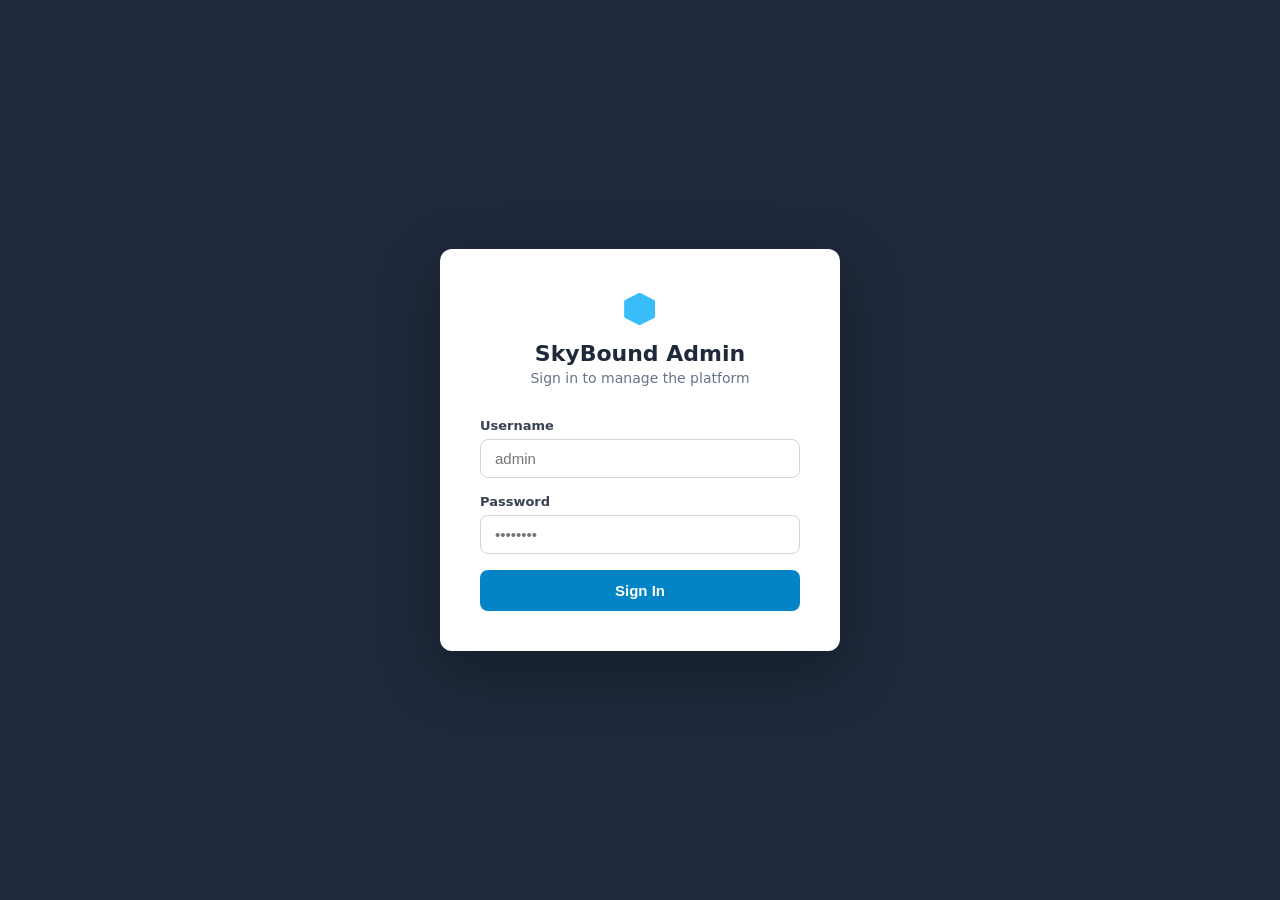
==== admin/bookings.html @ c39a9800 "feat: add admin dashboard with separate auth, stats, user/booking/review/transaction management" ====
<!DOCTYPE html>
<html lang="en">
<head>
    <meta charset="utf-8"/>
    <meta name="viewport" content="width=device-width, initial-scale=1.0"/>
    <title>Bookings - SkyBound Admin</title>
    <link rel="stylesheet" href="../assets/css/admin.css">
</head>
<body>
    <div class="admin-layout">
        <aside class="admin-sidebar">
            <div class="admin-sidebar-brand">
                <svg fill="currentColor" viewBox="0 0 24 24"><path d="M21 16.5c0 .38-.21.71-.53.88l-7.97 4.13a1.503 1.503 0 01-1.5 0l-7.97-4.13c-.32-.17-.53-.5-.53-.88V7.5c0-.38.21-.71.53-.88l7.97-4.13a1.503 1.503 0 011.5 0l7.97 4.13c.32.17.53.5.53.88v9z"/></svg>
                SkyBound Admin
            </div>
            <nav class="admin-sidebar-nav">
                <a href="dashboard.html" class="sidebar-link" data-page="dashboard"><span class="icon">📊</span> Dashboard</a>
                <a href="users.html" class="sidebar-link" data-page="users"><span class="icon">👥</span> Users</a>
                <a href="bookings.html" class="sidebar-link" data-page="bookings"><span class="icon">✈️</span> Bookings</a>
                <a href="reviews.html" class="sidebar-link" data-page="reviews"><span class="icon">⭐</span> Reviews</a>
                <a href="transactions.html" class="sidebar-link" data-page="transactions"><span class="icon">💳</span> Transactions</a>
            </nav>
            <div class="admin-sidebar-footer">
                <div class="admin-user" id="admin-username">Admin</div>
                <button class="btn-logout" onclick="adminLogout()">Logout</button>
            </div>
        </aside>
        <main class="admin-content">
            <h1 class="admin-page-title">Bookings</h1>
            <div class="filter-tabs" id="booking-filters">
                <button class="filter-tab active" data-status="all">All</button>
                <button class="filter-tab" data-status="confirmed">Confirmed</button>
                <button class="filter-tab" data-status="pending">Pending</button>
                <button class="filter-tab" data-status="cancelled">Cancelled</button>
                <button class="filter-tab" data-status="refunded">Refunded</button>
            </div>
            <div class="data-table" id="bookings-table">
                <div style="padding:20px;text-align:center;color:#64748B;">Loading...</div>
            </div>
            <div class="pagination" id="bookings-pagination"></div>
        </main>
    </div>
    <script src="../assets/js/admin.js"></script>
    <script src="../assets/js/admin-bookings.js"></script>
</body>
</html>
---- assets/css/admin.css ----
/* ======================== */
/* Admin Panel Styles        */
/* ======================== */

* { box-sizing: border-box; margin: 0; padding: 0; }
body { font-family: system-ui, -apple-system, sans-serif; background: #F1F5F9; }

/* --- Layout --- */
.admin-layout { display: flex; min-height: 100vh; }

/* --- Sidebar --- */
.admin-sidebar {
    width: 220px;
    background: #1E293B;
    color: #fff;
    display: flex;
    flex-direction: column;
    position: fixed;
    top: 0; left: 0; bottom: 0;
    z-index: 10;
}
.admin-sidebar-brand {
    padding: 20px 16px;
    border-bottom: 1px solid #334155;
    font-size: 16px;
    font-weight: 700;
    display: flex;
    align-items: center;
    gap: 8px;
}
.admin-sidebar-brand svg { width: 24px; height: 24px; color: #38BDF8; }
.admin-sidebar-nav { flex: 1; padding: 8px 0; }
.sidebar-link {
    display: flex;
    align-items: center;
    gap: 10px;
    padding: 10px 16px;
    color: #94A3B8;
    text-decoration: none;
    font-size: 14px;
    transition: all 0.15s;
}
.sidebar-link:hover { color: #E2E8F0; background: rgba(255,255,255,0.05); }
.sidebar-link.active { background: #0284C7; color: #fff; border-radius: 0 6px 6px 0; margin-right: 8px; }
.sidebar-link .icon { font-size: 18px; width: 24px; text-align: center; }
.admin-sidebar-footer { padding: 16px; border-top: 1px solid #334155; }
.admin-sidebar-footer .admin-user { font-size: 13px; color: #94A3B8; margin-bottom: 8px; }
.btn-logout {
    background: none; border: none; color: #EF4444; cursor: pointer;
    font-size: 13px; padding: 0; transition: color 0.15s;
}
.btn-logout:hover { color: #FCA5A5; }

/* --- Content Area --- */
.admin-content { margin-left: 220px; flex: 1; padding: 24px 32px; min-height: 100vh; }
.admin-page-title { font-size: 24px; font-weight: 700; color: #1E293B; margin-bottom: 24px; }

/* --- Stat Cards --- */
.stats-grid { display: grid; grid-template-columns: repeat(2, 1fr); gap: 16px; margin-bottom: 24px; }
@media (min-width: 1024px) { .stats-grid { grid-template-columns: repeat(4, 1fr); } }
.stat-card {
    background: #fff; border-radius: 10px; padding: 20px;
    border: 1px solid #E2E8F0; display: flex; flex-direction: column; gap: 4px;
}
.stat-card .stat-label { font-size: 12px; font-weight: 600; text-transform: uppercase; letter-spacing: 0.05em; }
.stat-card .stat-value { font-size: 28px; font-weight: 700; }
.stat-card.users { border-left: 4px solid #22C55E; }
.stat-card.users .stat-label { color: #166534; }
.stat-card.users .stat-value { color: #166534; }
.stat-card.bookings { border-left: 4px solid #3B82F6; }
.stat-card.bookings .stat-label { color: #1E40AF; }
.stat-card.bookings .stat-value { color: #1E40AF; }
.stat-card.revenue { border-left: 4px solid #F59E0B; }
.stat-card.revenue .stat-label { color: #92400E; }
.stat-card.revenue .stat-value { color: #92400E; }
.stat-card.flagged { border-left: 4px solid #EF4444; }
.stat-card.flagged .stat-label { color: #991B1B; }
.stat-card.flagged .stat-value { color: #991B1B; }

/* --- Quick Actions --- */
.quick-actions { display: flex; gap: 12px; margin-bottom: 24px; }
.quick-action {
    flex: 1; padding: 14px; background: #fff; border: 1px solid #E2E8F0;
    border-radius: 8px; text-decoration: none; color: #0284C7; font-size: 14px;
    font-weight: 500; text-align: center; transition: all 0.15s;
}
.quick-action:hover { background: #F0F5FF; border-color: #38BDF8; }

/* --- Activity Feed --- */
.activity-feed { background: #fff; border: 1px solid #E2E8F0; border-radius: 10px; overflow: hidden; }
.activity-header {
    padding: 14px 20px; border-bottom: 1px solid #E2E8F0;
    font-size: 15px; font-weight: 600; color: #1E293B;
}
.activity-item {
    padding: 12px 20px; border-bottom: 1px solid #F1F5F9;
    display: flex; align-items: center; gap: 12px; font-size: 13px;
}
.activity-item:last-child { border-bottom: none; }
.activity-icon {
    width: 32px; height: 32px; border-radius: 50%; display: flex;
    align-items: center; justify-content: center; font-size: 14px; flex-shrink: 0;
}
.activity-icon.booking { background: #DBEAFE; color: #1E40AF; }
.activity-icon.user { background: #D1FAE5; color: #166534; }
.activity-icon.flagged { background: #FEE2E2; color: #991B1B; }
.activity-icon.cancelled { background: #FEF3C7; color: #92400E; }
.activity-text { flex: 1; color: #374151; }
.activity-time { color: #9CA3AF; font-size: 12px; white-space: nowrap; }

/* --- Data Tables --- */
.data-table { width: 100%; background: #fff; border: 1px solid #E2E8F0; border-radius: 10px; overflow: hidden; }
.data-table table { width: 100%; border-collapse: collapse; }
.data-table th {
    text-align: left; padding: 12px 16px; background: #F8FAFC;
    font-size: 12px; font-weight: 600; color: #64748B;
    text-transform: uppercase; letter-spacing: 0.05em;
    border-bottom: 1px solid #E2E8F0;
}
.data-table td {
    padding: 12px 16px; border-bottom: 1px solid #F1F5F9; font-size: 14px; color: #374151;
}
.data-table tr:hover td { background: #F8FAFC; }
.data-table tr:last-child td { border-bottom: none; }

/* --- Search Bar --- */
.search-bar { margin-bottom: 16px; }
.search-input {
    width: 100%; max-width: 400px; padding: 10px 14px;
    border: 1px solid #D1D5DB; border-radius: 8px; font-size: 14px;
    outline: none; transition: border-color 0.15s;
}
.search-input:focus { border-color: #38BDF8; box-shadow: 0 0 0 3px rgba(56,189,248,0.15); }

/* --- Filter Tabs --- */
.filter-tabs { display: flex; gap: 6px; margin-bottom: 16px; flex-wrap: wrap; }
.filter-tab {
    padding: 6px 16px; border: 1px solid #D1D5DB; border-radius: 20px;
    background: #fff; color: #64748B; font-size: 13px; font-weight: 500;
    cursor: pointer; transition: all 0.15s;
}
.filter-tab:hover { border-color: #0284C7; color: #0284C7; }
.filter-tab.active { background: #0284C7; border-color: #0284C7; color: #fff; }

/* --- Status Badges --- */
.badge {
    display: inline-block; padding: 2px 10px; border-radius: 12px;
    font-size: 12px; font-weight: 600;
}
.badge-confirmed { background: #D1FAE5; color: #166534; }
.badge-pending { background: #FEF3C7; color: #92400E; }
.badge-cancelled { background: #FEE2E2; color: #991B1B; }
.badge-refunded { background: #CCFBF1; color: #0F766E; }
.badge-success { background: #D1FAE5; color: #166534; }
.badge-failed { background: #FEE2E2; color: #991B1B; }
.badge-charge { background: #DBEAFE; color: #1E40AF; }
.badge-refund { background: #FEE2E2; color: #991B1B; }

/* --- Moderation Cards --- */
.moderation-card {
    background: #fff; border: 1px solid #E2E8F0; border-radius: 10px; padding: 16px; margin-bottom: 12px;
}
.moderation-card.flagged { border-left: 4px solid #EF4444; background: #FFF5F5; }
.moderation-card .mod-header {
    display: flex; justify-content: space-between; align-items: center; margin-bottom: 8px;
}
.moderation-card .mod-user { font-weight: 600; font-size: 14px; }
.moderation-card .mod-stars { color: #F59E0B; font-size: 14px; }
.moderation-card .mod-time { font-size: 12px; color: #9CA3AF; }
.moderation-card .mod-comment { font-size: 13px; color: #374151; margin-bottom: 12px; line-height: 1.5; }
.moderation-card .mod-actions { display: flex; gap: 8px; }
.btn-approve {
    padding: 6px 16px; background: #166534; color: #fff; border: none;
    border-radius: 6px; font-size: 13px; font-weight: 500; cursor: pointer;
}
.btn-approve:hover { background: #14532D; }
.btn-hide {
    padding: 6px 16px; background: #fff; color: #991B1B;
    border: 1px solid #FCA5A5; border-radius: 6px; font-size: 13px; cursor: pointer;
}
.btn-hide:hover { background: #FEF2F2; }

/* --- Buttons --- */
.btn-cancel-booking {
    padding: 4px 12px; background: #FEE2E2; color: #991B1B;
    border: 1px solid #FCA5A5; border-radius: 6px; font-size: 12px;
    cursor: pointer; transition: all 0.15s;
}
.btn-cancel-booking:hover { background: #FECACA; }

/* --- Pagination --- */
.pagination { display: flex; justify-content: center; gap: 6px; margin-top: 16px; }
.pagination button {
    padding: 6px 14px; border: 1px solid #D1D5DB; border-radius: 6px;
    background: #fff; color: #374151; font-size: 13px; cursor: pointer;
}
.pagination button:hover:not(:disabled) { background: #F1F5F9; }
.pagination button:disabled { opacity: 0.4; cursor: not-allowed; }
.pagination button.active { background: #0284C7; color: #fff; border-color: #0284C7; }

/* --- Login Page --- */
.login-page { min-height: 100vh; background: #1E293B; display: flex; align-items: center; justify-content: center; }
.login-card {
    background: #fff; border-radius: 12px; padding: 40px; width: 100%; max-width: 400px;
    box-shadow: 0 20px 60px rgba(0,0,0,0.3);
}
.login-card-header { text-align: center; margin-bottom: 32px; }
.login-card-header svg { width: 40px; height: 40px; color: #38BDF8; }
.login-card-header h1 { font-size: 22px; font-weight: 700; color: #1E293B; margin-top: 8px; }
.login-card-header p { font-size: 14px; color: #64748B; margin-top: 4px; }
.form-group { margin-bottom: 16px; }
.form-group label { display: block; font-size: 13px; font-weight: 600; color: #374151; margin-bottom: 6px; }
.form-input {
    width: 100%; padding: 10px 14px; border: 1px solid #D1D5DB; border-radius: 8px;
    font-size: 15px; outline: none; transition: border-color 0.15s;
}
.form-input:focus { border-color: #38BDF8; box-shadow: 0 0 0 3px rgba(56,189,248,0.15); }
.btn-login {
    width: 100%; padding: 12px; background: #0284C7; color: #fff; border: none;
    border-radius: 8px; font-size: 15px; font-weight: 600; cursor: pointer; transition: background 0.15s;
}
.btn-login:hover { background: #0369A1; }
.login-error { color: #EF4444; font-size: 13px; text-align: center; margin-top: 12px; display: none; }

/* --- Toast --- */
.admin-toast {
    position: fixed; bottom: 24px; right: 24px; background: #1E293B; color: #fff;
    padding: 12px 20px; border-radius: 8px; font-size: 14px; z-index: 100;
    animation: toastIn 0.3s ease;
}
@keyframes toastIn { from { opacity: 0; transform: translateY(10px); } to { opacity: 1; transform: translateY(0); } }
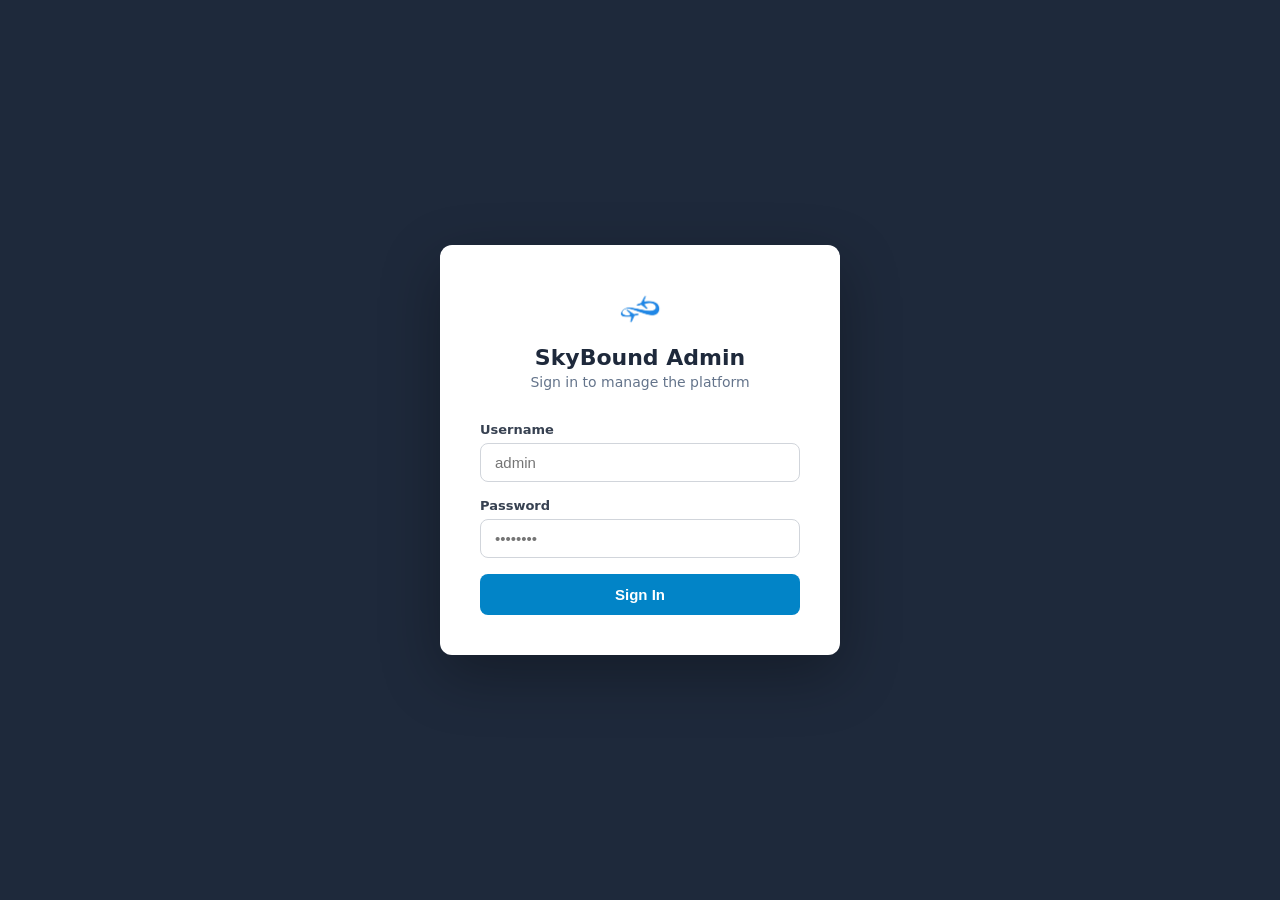
==== commit dad93d37: "Replace SVG logo with skybound_logo.png across all pages" ====
--- a/admin/bookings.html
+++ b/admin/bookings.html
@@ -10,7 +10,7 @@
     <div class="admin-layout">
         <aside class="admin-sidebar">
             <div class="admin-sidebar-brand">
-                <svg fill="currentColor" viewBox="0 0 24 24"><path d="M21 16.5c0 .38-.21.71-.53.88l-7.97 4.13a1.503 1.503 0 01-1.5 0l-7.97-4.13c-.32-.17-.53-.5-.53-.88V7.5c0-.38.21-.71.53-.88l7.97-4.13a1.503 1.503 0 011.5 0l7.97 4.13c.32.17.53.5.53.88v9z"/></svg>
+                <img class="sidebar-logo" src="../assets/images/skybound_logo.png" alt="SkyBound">
                 SkyBound Admin
             </div>
             <nav class="admin-sidebar-nav">
--- a/assets/css/admin.css
+++ b/assets/css/admin.css
@@ -28,7 +28,7 @@
     align-items: center;
     gap: 8px;
 }
-.admin-sidebar-brand svg { width: 24px; height: 24px; color: #38BDF8; }
+.sidebar-logo { height: 2.5rem; width: auto; }
 .admin-sidebar-nav { flex: 1; padding: 8px 0; }
 .sidebar-link {
     display: flex;
@@ -205,7 +205,7 @@
     box-shadow: 0 20px 60px rgba(0,0,0,0.3);
 }
 .login-card-header { text-align: center; margin-bottom: 32px; }
-.login-card-header svg { width: 40px; height: 40px; color: #38BDF8; }
+.login-logo { height: 3rem; width: auto; }
 .login-card-header h1 { font-size: 22px; font-weight: 700; color: #1E293B; margin-top: 8px; }
 .login-card-header p { font-size: 14px; color: #64748B; margin-top: 4px; }
 .form-group { margin-bottom: 16px; }
